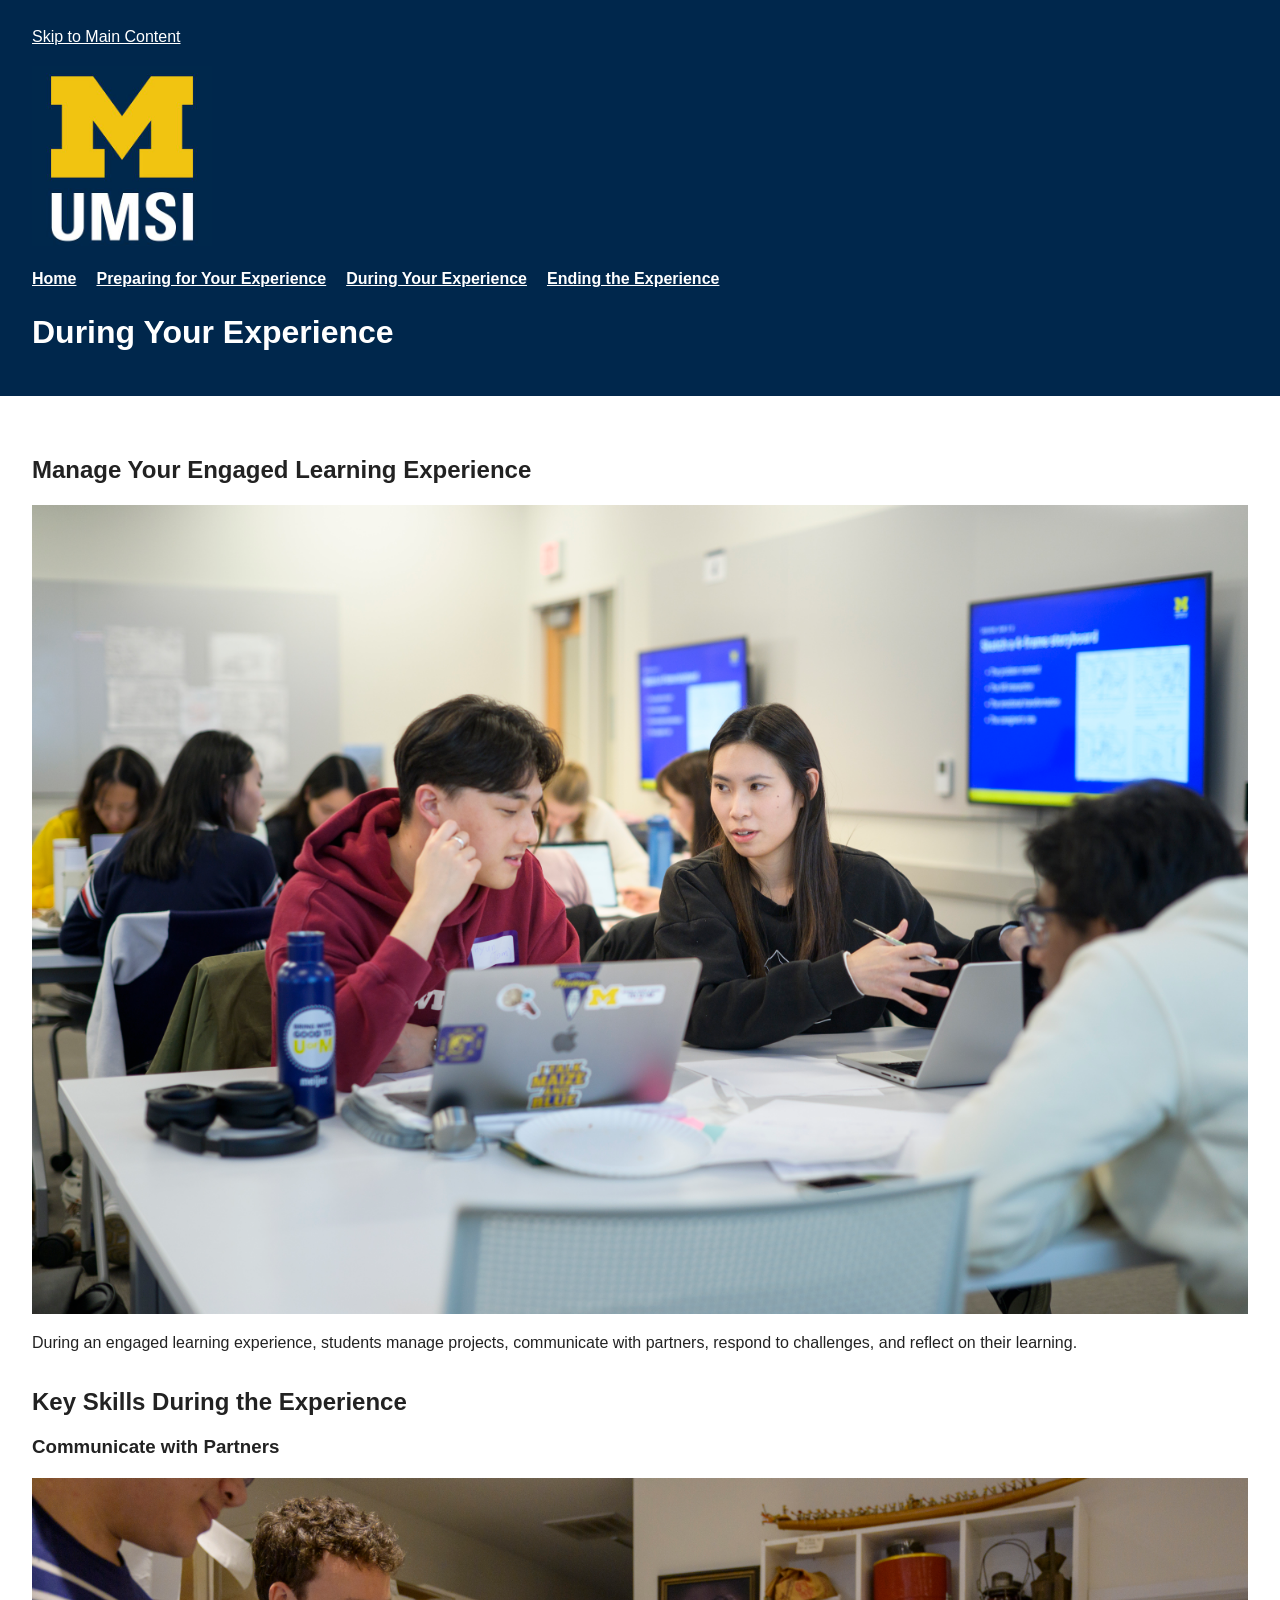
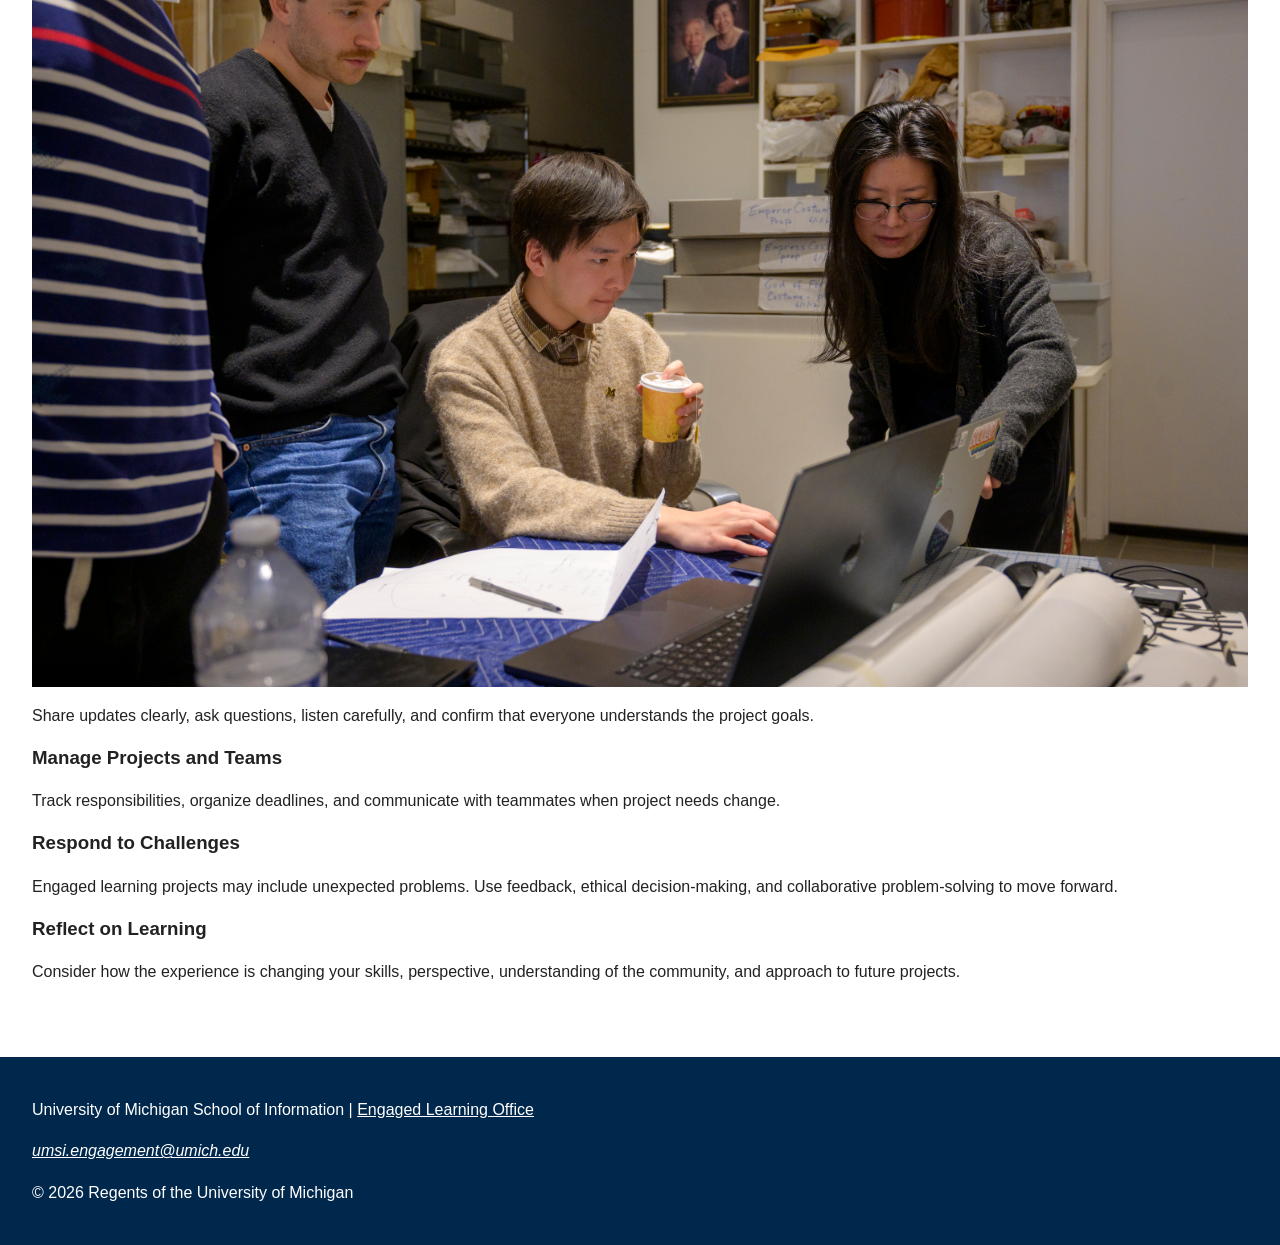
==== during.html @ 5b62830b "Complete W2 client project HTML pages" ====
<!DOCTYPE html>
<html lang="en">

<head>
  <meta charset="UTF-8">
  <meta name="viewport" content="width=device-width, initial-scale=1.0">
  <title>During Your Experience | UMSI</title>
  <link rel="stylesheet" href="css/style.css">
</head>

<body>

  <header>

    <a href="#main">Skip to Main Content</a>
    <img src="images/UMSI_signature_vertical_informal_solidblue.jpg" alt="UMSI Logo">
    <nav>
      <ul>
        <li><a href="index.html">Home</a></li>
        <li><a href="prep.html">Preparing for Your Experience</a></li>
        <li><a href="during.html">During Your Experience</a></li>
        <li><a href="ending.html">Ending the Experience</a></li>
      </ul>
    </nav>
    <h1>During Your Experience</h1>
  </header>
  <main id="main">

    <section>
      <h2>Manage Your Engaged Learning Experience</h2>
      <img src="images/during_discussion.jpg" alt="Students work together on an engaged learning project.">
      <p>
        During an engaged learning experience, students manage projects, communicate with partners, respond to
        challenges, and reflect on their learning.
      </p>
    </section>

    

    <section>
      <h2>Key Skills During the Experience</h2>

      <article>
        <h3>Communicate with Partners</h3>
        <img src="images/during_partner.jpg" alt="Students communicate with a community partner about a project.">
        <p>Share updates clearly, ask questions, listen carefully, and confirm that everyone understands the project
          goals.</p>
      </article>

      <article>
        <h3>Manage Projects and Teams</h3>
        <p>Track responsibilities, organize deadlines, and communicate with teammates when project needs change.</p>
      </article>

      <article>
        <h3>Respond to Challenges</h3>
        <p>
          Engaged learning projects may include unexpected problems. Use feedback, ethical decision-making, and
          collaborative problem-solving to move forward.
        </p>
      </article>



      <article>
        <h3>Reflect on Learning</h3>
        <p>
          Consider how the experience is changing your skills, perspective, understanding of the community, and
          approach to future projects.
        </p>
      </article>
    </section>

    <!-- Content taken & modified from UMGPT with the prompt, "for the same content write me some intro content and resources for a prep page using the ELO content below" - this was after I had asked for content for the home page. " UMGPT. (2026). UMGPT ( GPT-5.6 Sol September 7th version) [Large language model]. -->
  </main>
  <footer>
    <p>University of Michigan School of Information | <a
        href="https://www.si.umich.edu/programs/engaged-learning/about-engaged-learning-office">Engaged Learning Office
      </a></p>
    <address>
      <a href="mailto:umsi.engagement@umich.edu">umsi.engagement@umich.edu</a>
    </address>
    <p>&copy; 2026 Regents of the University of Michigan</p>
  </footer>

</body>

</html>
---- css/style.css ----
img {
  max-width: 100%;
  height: auto;
  display: block;
}

* {
  box-sizing: border-box;
}

html,
body {
  margin: 0;
  padding: 0;
}

body {
  margin: 0;
  font-family: Arial, sans-serif;
  line-height: 1.6;
  color: #222;
  background-color: white;
}

header {
  width: 100%;
  padding: 24px 32px;
  background-color: #00274c;
  color: white;
}

main {
  width: 100%;
  margin: 0;
  padding: 40px 32px;
  background-color: white;
}

footer {
  width: 100%;
  padding: 24px 32px;
  background-color: #00274c;
  color: white;
}

header img {
  width: 180px;
  height: auto;
  margin-bottom: 20px;
}

nav ul {
  display: flex;
  flex-wrap: wrap;
  gap: 20px;
  margin: 0;
  padding: 0;
  list-style: none;
}

nav a {
  color: white;
  font-weight: bold;
}

section {
  margin-bottom: 32px;
}

img {
  display: block;
  max-width: 100%;
  height: auto;
  margin: 16px 0;
}

h1,
h2,
h3 {
  line-height: 1.2;
}

footer a {
  color: white;
}

header h1 {
  text-align: left;
  margin-left: 0;
}

footer {
  text-align: left;
}

footer p,
footer address {
  text-align: left;
  margin-left: 0;
}

@media (max-width: 600px) {
  header,
  main,
  footer {
    padding-left: 20px;
    padding-right: 20px;
  }

  nav ul {
    flex-direction: column;
    gap: 10px;
  }
}

header a,
header a:visited,
footer a,
footer a:visited {
  color: white;
}

header a:hover,
header a:focus,
footer a:hover,
footer a:focus {
  color: #ffcb05;
}
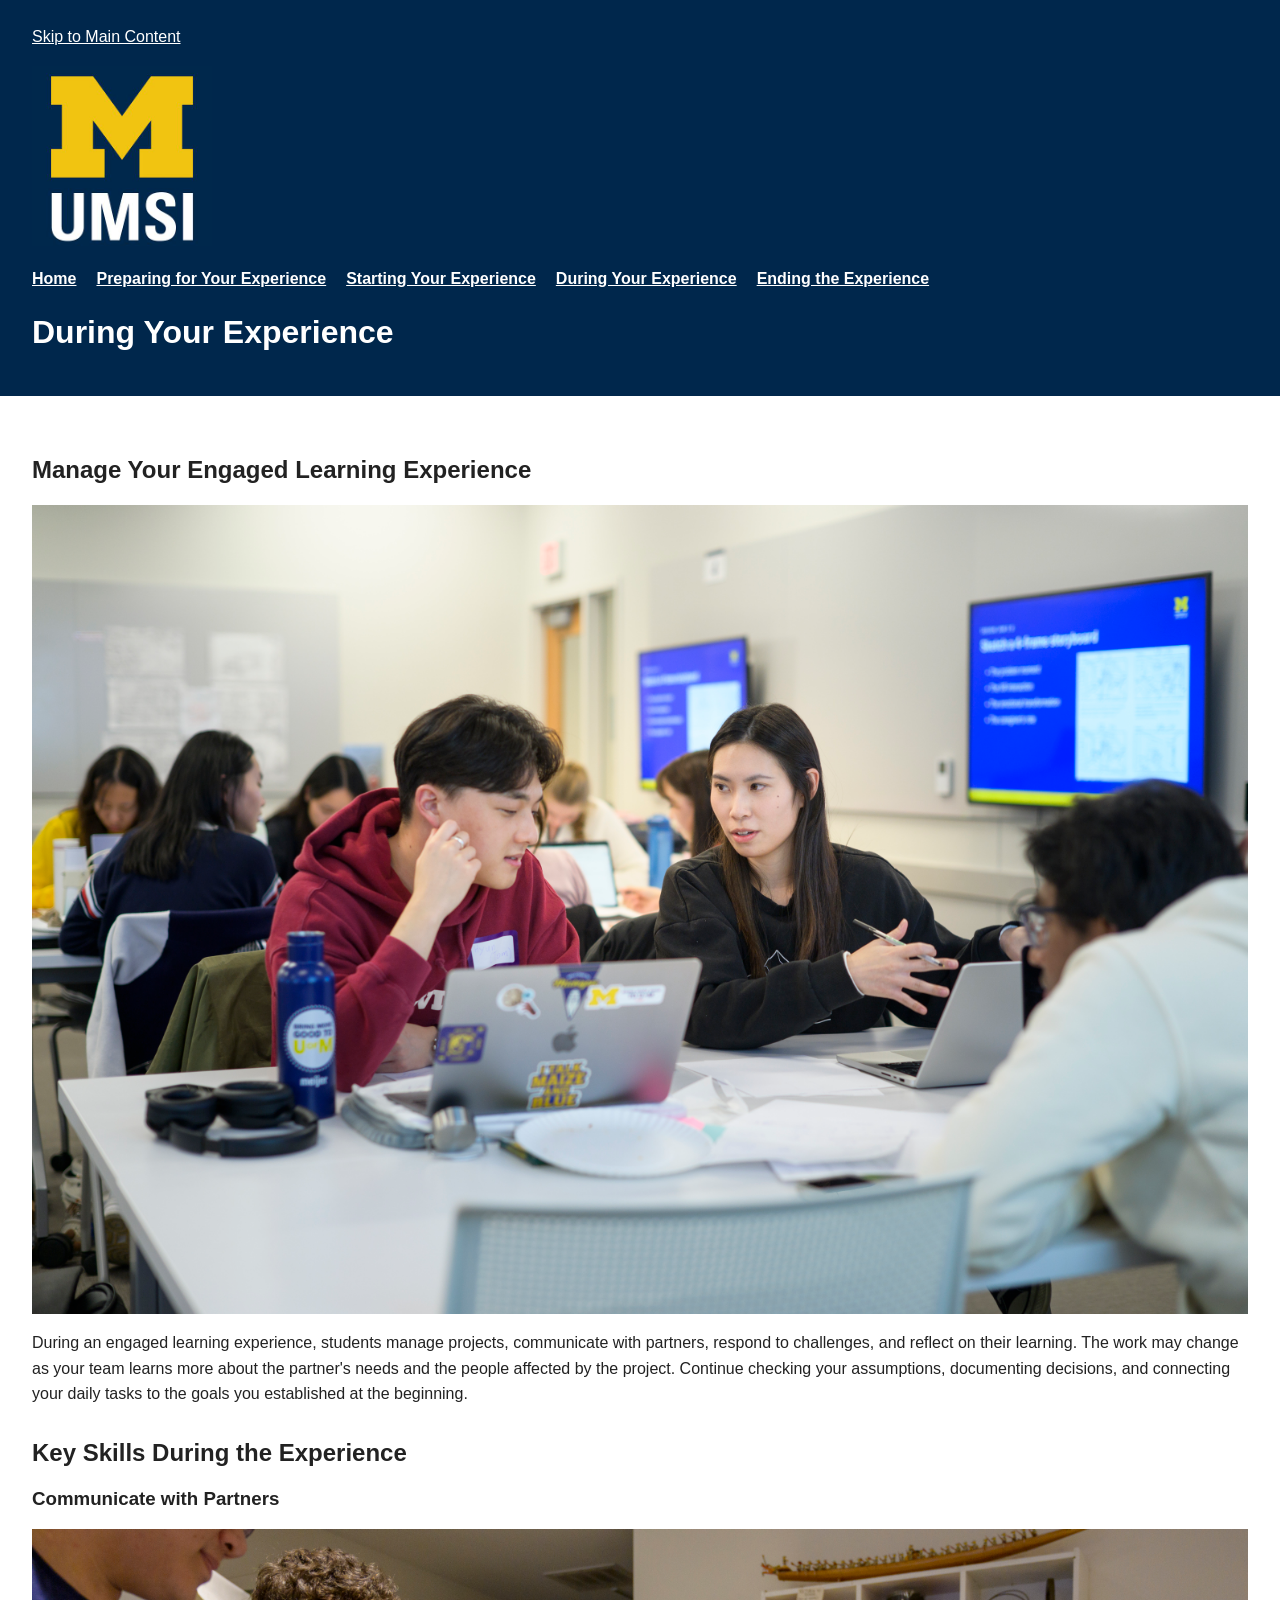
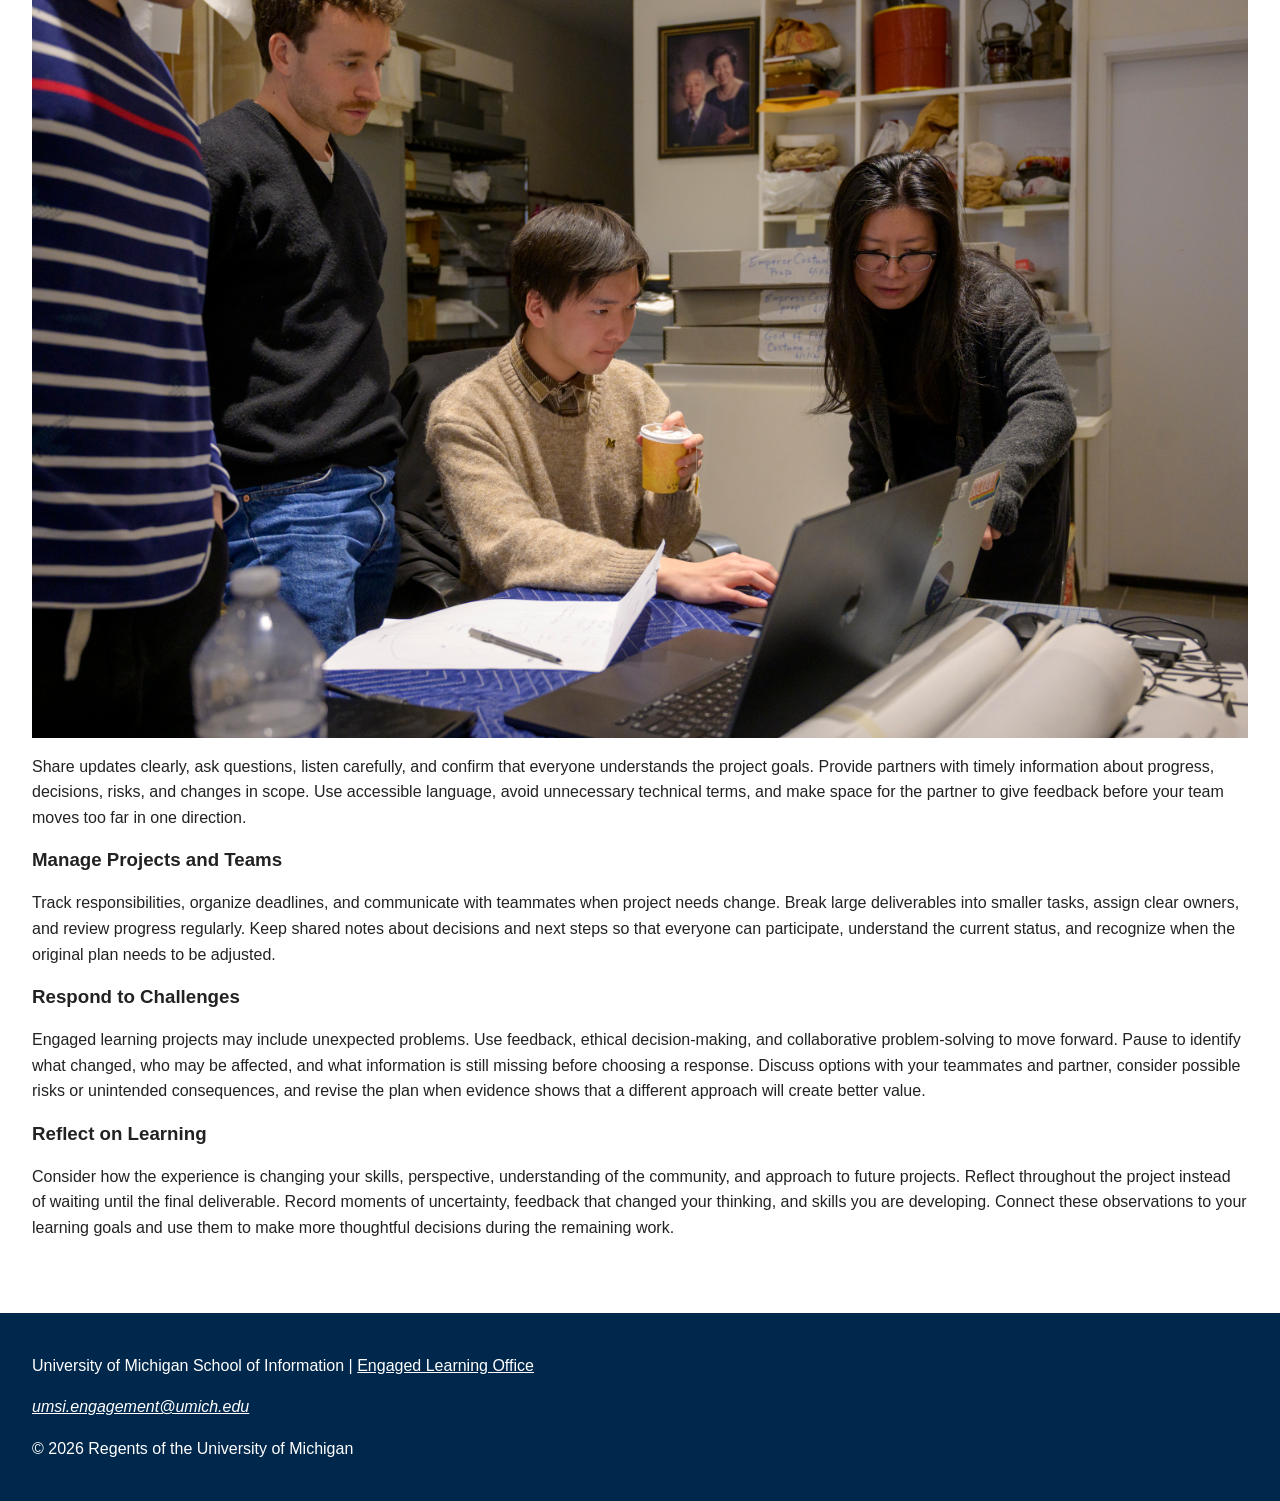
==== commit c5e8b332: "Improve engaged learning site accessibility" ====
--- a/during.html
+++ b/during.html
@@ -13,11 +13,12 @@
   <header>
 
     <a href="#main">Skip to Main Content</a>
-    <img src="images/UMSI_signature_vertical_informal_solidblue.jpg" alt="UMSI Logo">
+    <img src="images/UMSI_signature_vertical_informal_solidblue.jpg" alt="UMSI Logo" width="400" height="400">
     <nav>
       <ul>
         <li><a href="index.html">Home</a></li>
         <li><a href="prep.html">Preparing for Your Experience</a></li>
+        <li><a href="starting.html">Starting Your Experience</a></li>
         <li><a href="during.html">During Your Experience</a></li>
         <li><a href="ending.html">Ending the Experience</a></li>
       </ul>
@@ -28,10 +29,12 @@
 
     <section>
       <h2>Manage Your Engaged Learning Experience</h2>
-      <img src="images/during_discussion.jpg" alt="Students work together on an engaged learning project.">
+      <img src="images/during_discussion.jpg" alt="Students work together on an engaged learning project." width="6048" height="4024">
       <p>
         During an engaged learning experience, students manage projects, communicate with partners, respond to
-        challenges, and reflect on their learning.
+        challenges, and reflect on their learning. The work may change as your team learns more about the partner's
+        needs and the people affected by the project. Continue checking your assumptions, documenting decisions, and
+        connecting your daily tasks to the goals you established at the beginning.
       </p>
     </section>
 
@@ -42,21 +45,29 @@
 
       <article>
         <h3>Communicate with Partners</h3>
-        <img src="images/during_partner.jpg" alt="Students communicate with a community partner about a project.">
+        <img src="images/during_partner.jpg" alt="Students communicate with a community partner about a project." width="6048" height="4024">
         <p>Share updates clearly, ask questions, listen carefully, and confirm that everyone understands the project
-          goals.</p>
+          goals. Provide partners with timely information about progress, decisions, risks, and changes in scope. Use
+          accessible language, avoid unnecessary technical terms, and make space for the partner to give feedback before
+          your team moves too far in one direction.</p>
       </article>
 
       <article>
         <h3>Manage Projects and Teams</h3>
-        <p>Track responsibilities, organize deadlines, and communicate with teammates when project needs change.</p>
+        <p>Track responsibilities, organize deadlines, and communicate with teammates when project needs change. Break
+          large deliverables into smaller tasks, assign clear owners, and review progress regularly. Keep shared notes
+          about decisions and next steps so that everyone can participate, understand the current status, and recognize
+          when the original plan needs to be adjusted.</p>
       </article>
 
       <article>
         <h3>Respond to Challenges</h3>
         <p>
           Engaged learning projects may include unexpected problems. Use feedback, ethical decision-making, and
-          collaborative problem-solving to move forward.
+          collaborative problem-solving to move forward. Pause to identify what changed, who may be affected, and what
+          information is still missing before choosing a response. Discuss options with your teammates and partner,
+          consider possible risks or unintended consequences, and revise the plan when evidence shows that a different
+          approach will create better value.
         </p>
       </article>
 
@@ -66,7 +77,10 @@
         <h3>Reflect on Learning</h3>
         <p>
           Consider how the experience is changing your skills, perspective, understanding of the community, and
-          approach to future projects.
+          approach to future projects. Reflect throughout the project instead of waiting until the final deliverable.
+          Record moments of uncertainty, feedback that changed your thinking, and skills you are developing. Connect
+          these observations to your learning goals and use them to make more thoughtful decisions during the remaining
+          work.
         </p>
       </article>
     </section>
--- a/css/style.css
+++ b/css/style.css
@@ -2,6 +2,7 @@
   max-width: 100%;
   height: auto;
   display: block;
+  margin: 16px 0;
 }
 
 * {
@@ -67,13 +68,6 @@
   margin-bottom: 32px;
 }
 
-img {
-  display: block;
-  max-width: 100%;
-  height: auto;
-  margin: 16px 0;
-}
-
 h1,
 h2,
 h3 {
